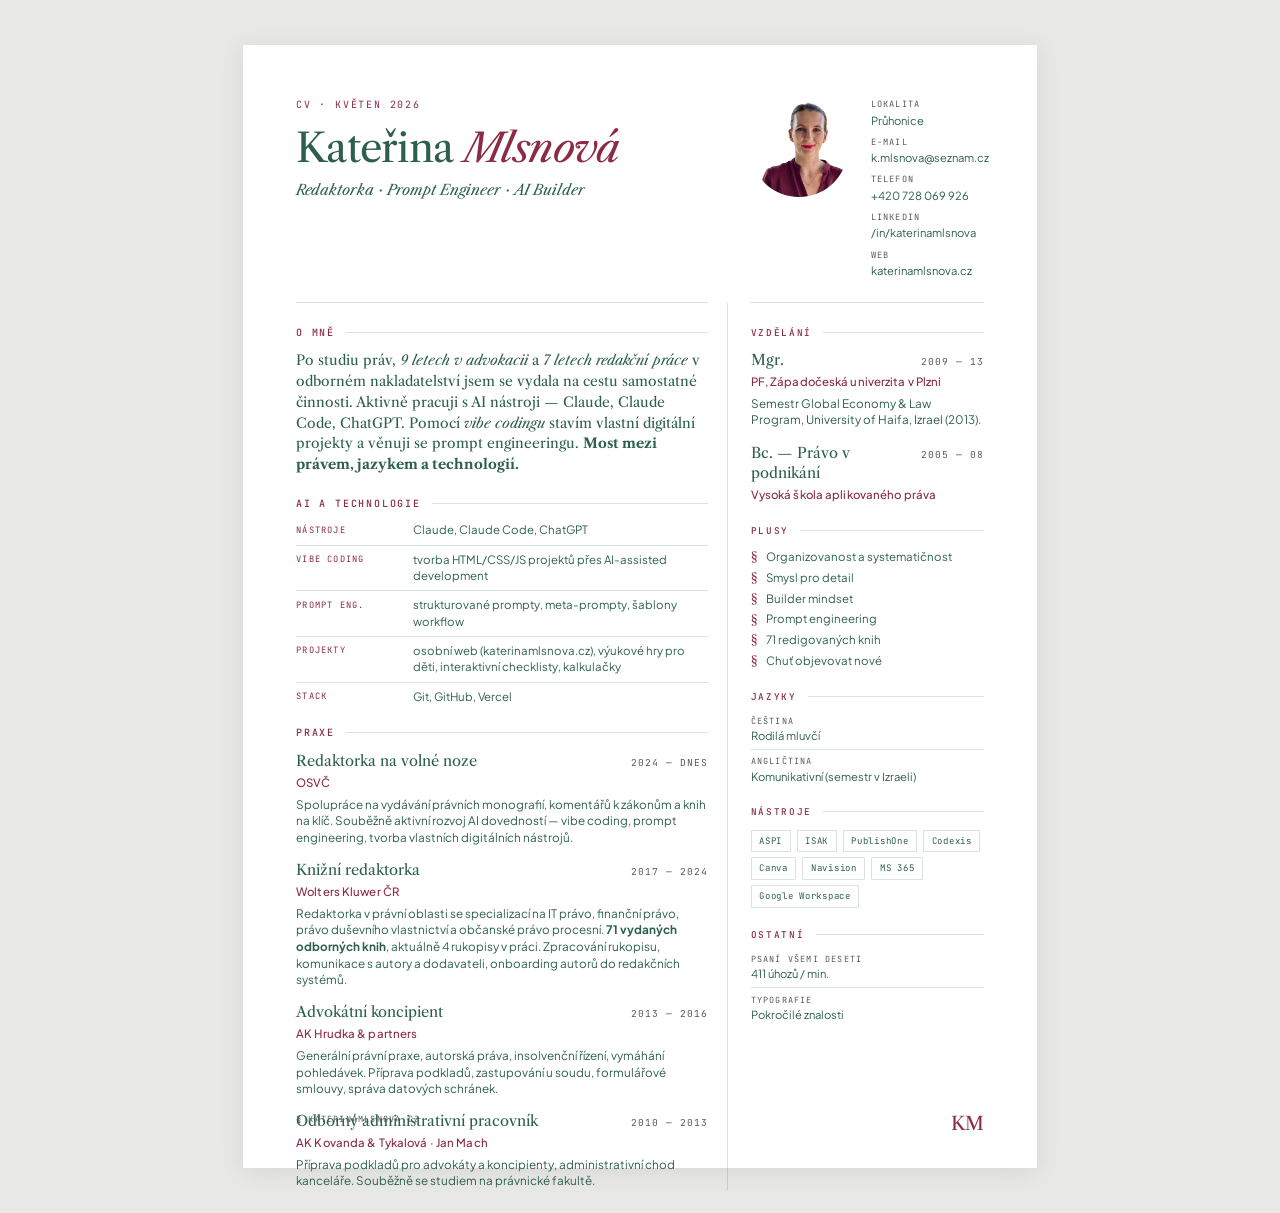
==== web/files/cv.html @ 953c766c "Add IT Law sentence, translate nav, add favicon" ====
<!doctype html>
<html lang="cs">
<head>
  <meta charset="utf-8" />
  <title>Kateřina Mlsnová — CV</title>
  <link rel="preconnect" href="https://fonts.googleapis.com">
  <link rel="preconnect" href="https://fonts.gstatic.com" crossorigin>
  <link href="https://fonts.googleapis.com/css2?family=Libre+Caslon+Text:ital,wght@0,400;0,700;1,400&family=Plus+Jakarta+Sans:wght@400;500;600&family=JetBrains+Mono:wght@400;500;600&display=swap" rel="stylesheet">
  <style>
    :root {
      --ink: #2D5F4F;
      --accent: #8B2C44;
      --surface: #FFFFFF;
      --paper: #F4F4F2;
      --mute: #5A5A5A;
      --line: rgba(45,95,79,.18);
      --serif: 'Libre Caslon Text', Georgia, serif;
      --sans: 'Plus Jakarta Sans', system-ui, sans-serif;
      --mono: 'JetBrains Mono', ui-monospace, monospace;
    }
    @page { size: A4; margin: 0; }
    * { box-sizing: border-box; }
    html, body { margin: 0; padding: 0; background: #e8e8e6; }
    body {
      font-family: var(--sans);
      color: var(--ink);
      font-size: 9.6pt;
      line-height: 1.42;
      -webkit-font-smoothing: antialiased;
      text-rendering: optimizeLegibility;
    }
    a { color: inherit; text-decoration: none; }
    ul { margin: 0; padding: 0; list-style: none; }

    .page {
      width: 210mm;
      height: 297mm;
      background: var(--surface);
      margin: 12mm auto;
      padding: 14mm 14mm 12mm;
      position: relative;
      box-shadow: 0 4px 24px rgba(0,0,0,.08);
      display: grid;
      grid-template-columns: 1fr 62mm;
      column-gap: 11mm;
      row-gap: 0;
    }

    /* ---------- HEAD ---------- */
    .head-left {
      grid-column: 1;
      padding-bottom: 6mm;
      border-bottom: 1px solid var(--line);
    }
    .head-right {
      grid-column: 2;
      padding-bottom: 6mm;
      border-bottom: 1px solid var(--line);
      display: flex;
      gap: 6mm;
      align-items: flex-start;
    }
    .kicker {
      font-family: var(--mono);
      font-size: 7.5pt;
      letter-spacing: .18em;
      text-transform: uppercase;
      color: var(--accent);
      margin: 0 0 4mm;
    }
    h1 {
      font-family: var(--serif);
      font-weight: 400;
      font-size: 30pt;
      line-height: 1.02;
      letter-spacing: -.018em;
      margin: 0 0 3mm;
      color: var(--ink);
    }
    h1 .accent-em {
      font-style: italic;
      color: var(--accent);
    }
    .role {
      font-family: var(--serif);
      font-style: italic;
      font-size: 11pt;
      color: var(--ink);
      margin: 0;
    }
    .photo {
      width: 26mm;
      height: 26mm;
      border-radius: 50%;
      object-fit: cover;
      flex-shrink: 0;
    }
    .contact-block {
      font-family: var(--sans);
      font-size: 8.4pt;
      line-height: 1.55;
      color: var(--ink);
    }
    .contact-block .c-label {
      display: block;
      font-family: var(--mono);
      font-size: 6.5pt;
      letter-spacing: .14em;
      text-transform: uppercase;
      color: var(--mute);
      margin-top: 1.8mm;
    }
    .contact-block .c-label:first-child { margin-top: 0; }

    /* ---------- BODY ---------- */
    .col-main {
      grid-column: 1;
      padding-top: 6mm;
    }
    .col-side {
      grid-column: 2;
      padding-top: 6mm;
      border-left: 1px solid var(--line);
      padding-left: 6mm;
      margin-left: -6mm;
    }

    section { margin-bottom: 5.5mm; }
    section:last-child { margin-bottom: 0; }

    h2 {
      font-family: var(--mono);
      font-weight: 500;
      font-size: 7.5pt;
      letter-spacing: .18em;
      text-transform: uppercase;
      color: var(--accent);
      margin: 0 0 3mm;
      display: flex;
      align-items: center;
      gap: 3mm;
    }
    h2::after {
      content: '';
      flex: 1;
      height: 1px;
      background: var(--line);
    }
    .col-side h2 { font-size: 7pt; }

    .about {
      font-family: var(--serif);
      font-size: 10.4pt;
      line-height: 1.5;
      color: var(--ink);
      margin: 0;
    }

    /* Experience */
    .xp { margin-bottom: 3.6mm; }
    .xp:last-child { margin-bottom: 0; }
    .xp-row {
      display: flex;
      justify-content: space-between;
      align-items: baseline;
      gap: 4mm;
      margin-bottom: .8mm;
    }
    .xp-title {
      font-family: var(--serif);
      font-size: 11pt;
      font-weight: 400;
      color: var(--ink);
      margin: 0;
    }
    .xp-date {
      font-family: var(--mono);
      font-size: 7.2pt;
      letter-spacing: .1em;
      color: var(--mute);
      white-space: nowrap;
    }
    .xp-org {
      font-family: var(--sans);
      font-size: 8.6pt;
      font-weight: 500;
      color: var(--accent);
      margin: 0 0 1.4mm;
      letter-spacing: .01em;
    }
    .xp-desc {
      font-family: var(--sans);
      font-size: 8.8pt;
      line-height: 1.42;
      color: var(--ink);
      margin: 0;
    }

    /* Side blocks */
    .side-list li {
      padding: 1.4mm 0;
      border-top: 1px solid var(--line);
      font-size: 8.4pt;
    }
    .side-list li:first-child { border-top: none; padding-top: 0; }
    .side-list li:last-child { padding-bottom: 0; }
    .side-list .li-label {
      font-family: var(--mono);
      font-size: 6.4pt;
      letter-spacing: .14em;
      text-transform: uppercase;
      color: var(--mute);
      display: block;
      margin-bottom: .3mm;
    }
    .side-list .li-value {
      font-family: var(--sans);
      color: var(--ink);
    }

    .tag-row {
      display: flex;
      flex-wrap: wrap;
      gap: 1.4mm 1.6mm;
    }
    .tag {
      font-family: var(--mono);
      font-size: 6.8pt;
      letter-spacing: .08em;
      padding: 1mm 2mm;
      border: 1px solid var(--line);
      color: var(--ink);
      border-radius: 1px;
    }

    .plus-list li {
      position: relative;
      padding-left: 4mm;
      margin-bottom: 1.2mm;
      font-size: 8.6pt;
    }
    .plus-list li::before {
      content: '§';
      position: absolute;
      left: 0;
      top: -.2mm;
      color: var(--accent);
      font-family: var(--serif);
      font-size: 9pt;
    }
    .plus-list li:last-child { margin-bottom: 0; }

    .ai-grid {
      display: grid;
      grid-template-columns: 1fr;
      gap: 1.6mm;
    }
    .ai-item {
      display: grid;
      grid-template-columns: 28mm 1fr;
      gap: 3mm;
      font-size: 8.6pt;
      padding-bottom: 1.6mm;
      border-bottom: 1px solid var(--line);
    }
    .ai-item:last-child { border-bottom: none; padding-bottom: 0; }
    .ai-key {
      font-family: var(--mono);
      font-size: 6.6pt;
      letter-spacing: .14em;
      text-transform: uppercase;
      color: var(--accent);
      padding-top: .4mm;
    }
    .ai-val {
      font-family: var(--sans);
      color: var(--ink);
    }

    /* Foot monogram */
    .km-mark {
      position: absolute;
      right: 14mm;
      bottom: 8mm;
      font-family: var(--serif);
      font-size: 14pt;
      letter-spacing: -.02em;
      color: var(--accent);
    }
    .foot-meta {
      position: absolute;
      left: 14mm;
      bottom: 9mm;
      font-family: var(--mono);
      font-size: 6.4pt;
      letter-spacing: .14em;
      text-transform: uppercase;
      color: var(--mute);
    }

    /* Print */
    @media print {
      html, body { background: #fff; }
      .page {
        margin: 0;
        box-shadow: none;
        width: 210mm;
        height: 297mm;
      }
    }
  </style>
</head>
<body>

<div class="page">

  <div class="head-left">
    <p class="kicker">CV · KVĚTEN 2026</p>
    <h1>Kateřina <span class="accent-em">Mlsnová</span></h1>
    <p class="role">Redaktorka · Prompt Engineer · AI Builder</p>
  </div>

  <div class="head-right">
    <img class="photo" src="../images/profil.jpeg" alt="Kateřina Mlsnová" />
    <div class="contact-block">
      <span class="c-label">Lokalita</span>
      Průhonice
      <span class="c-label">E-mail</span>
      k.mlsnova@seznam.cz
      <span class="c-label">Telefon</span>
      +420 728 069 926
      <span class="c-label">LinkedIn</span>
      /in/katerinamlsnova
      <span class="c-label">Web</span>
      katerinamlsnova.cz
    </div>
  </div>

  <div class="col-main">

    <section>
      <h2>O mně</h2>
      <p class="about">
        Po studiu práv, <em>9 letech v advokacii</em> a <em>7 letech redakční práce</em> v odborném nakladatelství jsem se vydala na cestu samostatné činnosti. Aktivně pracuji s AI nástroji — Claude, Claude Code, ChatGPT. Pomocí <em>vibe codingu</em> stavím vlastní digitální projekty a věnuji se prompt engineeringu. <strong>Most mezi právem, jazykem a technologií.</strong>
      </p>
    </section>

    <section>
      <h2>AI a technologie</h2>
      <div class="ai-grid">
        <div class="ai-item">
          <div class="ai-key">Nástroje</div>
          <div class="ai-val">Claude, Claude Code, ChatGPT</div>
        </div>
        <div class="ai-item">
          <div class="ai-key">Vibe coding</div>
          <div class="ai-val">tvorba HTML/CSS/JS projektů přes AI-assisted development</div>
        </div>
        <div class="ai-item">
          <div class="ai-key">Prompt eng.</div>
          <div class="ai-val">strukturované prompty, meta-prompty, šablony workflow</div>
        </div>
        <div class="ai-item">
          <div class="ai-key">Projekty</div>
          <div class="ai-val">osobní web (katerinamlsnova.cz), výukové hry pro děti, interaktivní checklisty, kalkulačky</div>
        </div>
        <div class="ai-item">
          <div class="ai-key">Stack</div>
          <div class="ai-val">Git, GitHub, Vercel</div>
        </div>
      </div>
    </section>

    <section>
      <h2>Praxe</h2>

      <div class="xp">
        <div class="xp-row">
          <p class="xp-title">Redaktorka na volné noze</p>
          <span class="xp-date">2024 — DNES</span>
        </div>
        <p class="xp-org">OSVČ</p>
        <p class="xp-desc">Spolupráce na vydávání právních monografií, komentářů k zákonům a knih na klíč. Souběžně aktivní rozvoj AI dovedností — vibe coding, prompt engineering, tvorba vlastních digitálních nástrojů.</p>
      </div>

      <div class="xp">
        <div class="xp-row">
          <p class="xp-title">Knižní redaktorka</p>
          <span class="xp-date">2017 — 2024</span>
        </div>
        <p class="xp-org">Wolters Kluwer ČR</p>
        <p class="xp-desc">Redaktorka v právní oblasti se specializací na IT právo, finanční právo, právo duševního vlastnictví a občanské právo procesní. <strong>71 vydaných odborných knih</strong>, aktuálně 4 rukopisy v práci. Zpracování rukopisu, komunikace s autory a dodavateli, onboarding autorů do redakčních systémů.</p>
      </div>

      <div class="xp">
        <div class="xp-row">
          <p class="xp-title">Advokátní koncipient</p>
          <span class="xp-date">2013 — 2016</span>
        </div>
        <p class="xp-org">AK Hrudka &amp; partners</p>
        <p class="xp-desc">Generální právní praxe, autorská práva, insolvenční řízení, vymáhání pohledávek. Příprava podkladů, zastupování u soudu, formulářové smlouvy, správa datových schránek.</p>
      </div>

      <div class="xp">
        <div class="xp-row">
          <p class="xp-title">Odborný administrativní pracovník</p>
          <span class="xp-date">2010 — 2013</span>
        </div>
        <p class="xp-org">AK Kovanda &amp; Tykalová · Jan Mach</p>
        <p class="xp-desc">Příprava podkladů pro advokáty a koncipienty, administrativní chod kanceláře. Souběžně se studiem na právnické fakultě.</p>
      </div>
    </section>

  </div>

  <aside class="col-side">

    <section>
      <h2>Vzdělání</h2>
      <div class="xp">
        <div class="xp-row">
          <p class="xp-title">Mgr.</p>
          <span class="xp-date">2009 — 13</span>
        </div>
        <p class="xp-org">PF, Západočeská univerzita v Plzni</p>
        <p class="xp-desc">Semestr Global Economy &amp; Law Program, University of Haifa, Izrael (2013).</p>
      </div>
      <div class="xp" style="margin-top:3mm;">
        <div class="xp-row">
          <p class="xp-title">Bc. — Právo v podnikání</p>
          <span class="xp-date">2005 — 08</span>
        </div>
        <p class="xp-org">Vysoká škola aplikovaného práva</p>
      </div>
    </section>

    <section>
      <h2>Plusy</h2>
      <ul class="plus-list">
        <li>Organizovanost a systematičnost</li>
        <li>Smysl pro detail</li>
        <li>Builder mindset</li>
        <li>Prompt engineering</li>
        <li>71 redigovaných knih</li>
        <li>Chuť objevovat nové</li>
      </ul>
    </section>

    <section>
      <h2>Jazyky</h2>
      <ul class="side-list">
        <li>
          <span class="li-label">Čeština</span>
          <span class="li-value">Rodilá mluvčí</span>
        </li>
        <li>
          <span class="li-label">Angličtina</span>
          <span class="li-value">Komunikativní (semestr v Izraeli)</span>
        </li>
      </ul>
    </section>

    <section>
      <h2>Nástroje</h2>
      <div class="tag-row">
        <span class="tag">ASPI</span>
        <span class="tag">ISAK</span>
        <span class="tag">PublishOne</span>
        <span class="tag">Codexis</span>
        <span class="tag">Canva</span>
        <span class="tag">Navision</span>
        <span class="tag">MS 365</span>
        <span class="tag">Google Workspace</span>
      </div>
    </section>

    <section>
      <h2>Ostatní</h2>
      <ul class="side-list">
        <li>
          <span class="li-label">Psaní všemi deseti</span>
          <span class="li-value">411 úhozů / min.</span>
        </li>
        <li>
          <span class="li-label">Typografie</span>
          <span class="li-value">Pokročilé znalosti</span>
        </li>
      </ul>
    </section>

  </aside>

  <p class="foot-meta">§ KATERINAMLSNOVA.CZ</p>
  <span class="km-mark">KM</span>

</div>

</body>
</html>
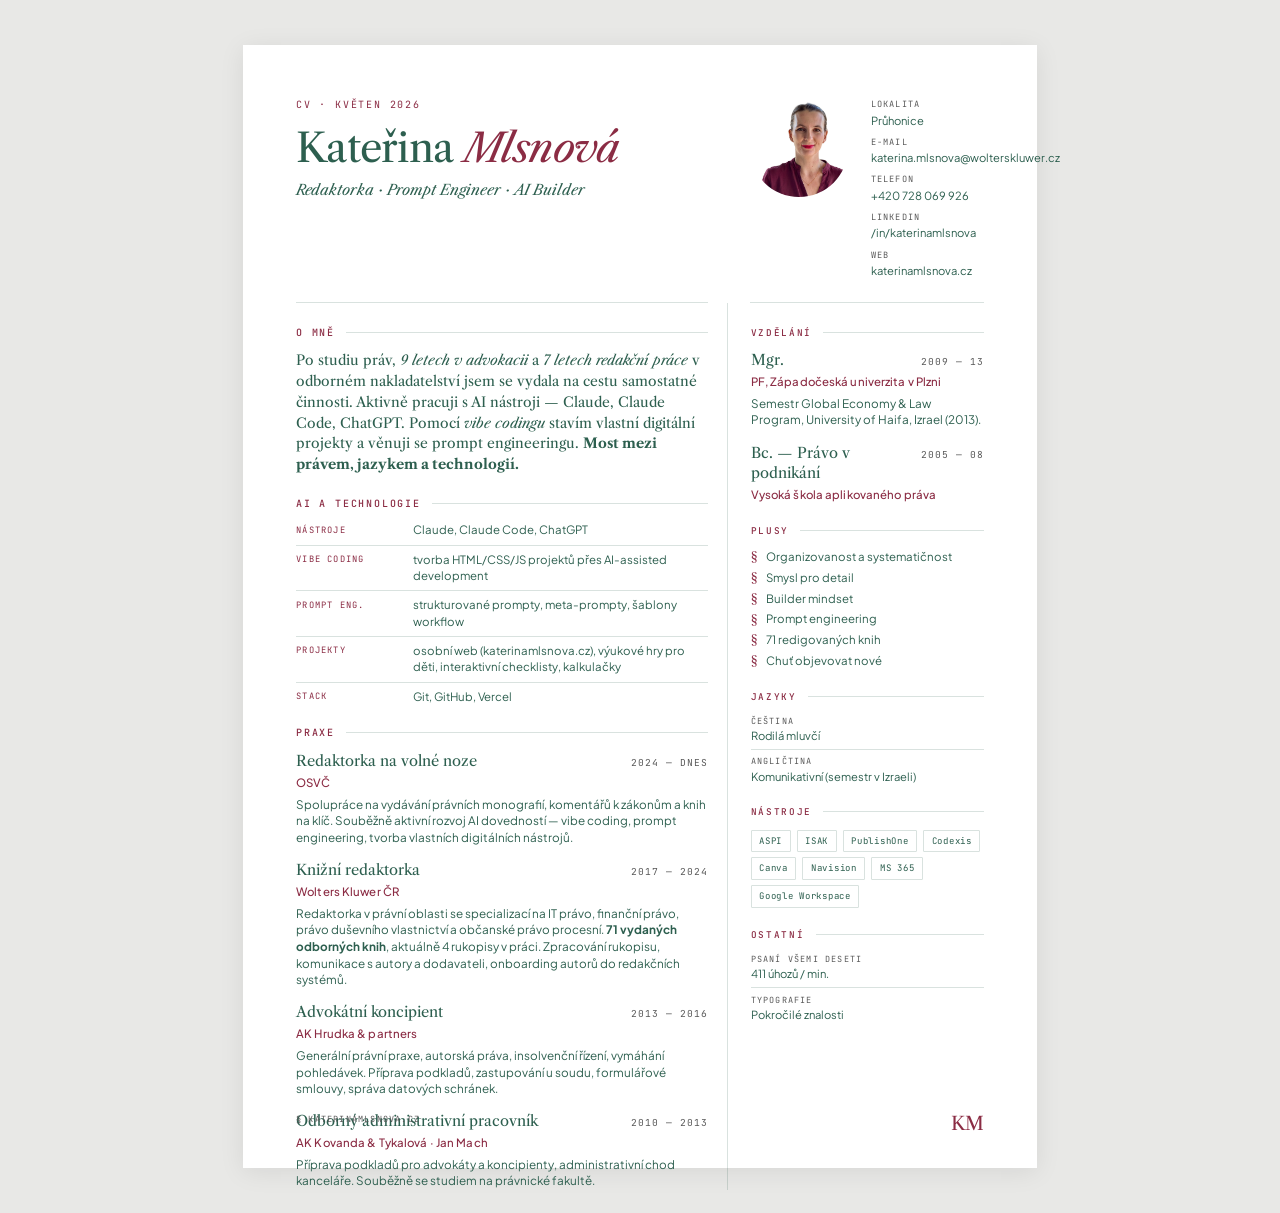
==== commit 992bb01a: "Projects: add hero Reprint checklist, rename+move game to #2, swap email" ====
--- a/web/files/cv.html
+++ b/web/files/cv.html
@@ -326,7 +326,7 @@
       <span class="c-label">Lokalita</span>
       Průhonice
       <span class="c-label">E-mail</span>
-      k.mlsnova@seznam.cz
+      katerina.mlsnova@wolterskluwer.cz
       <span class="c-label">Telefon</span>
       +420 728 069 926
       <span class="c-label">LinkedIn</span>
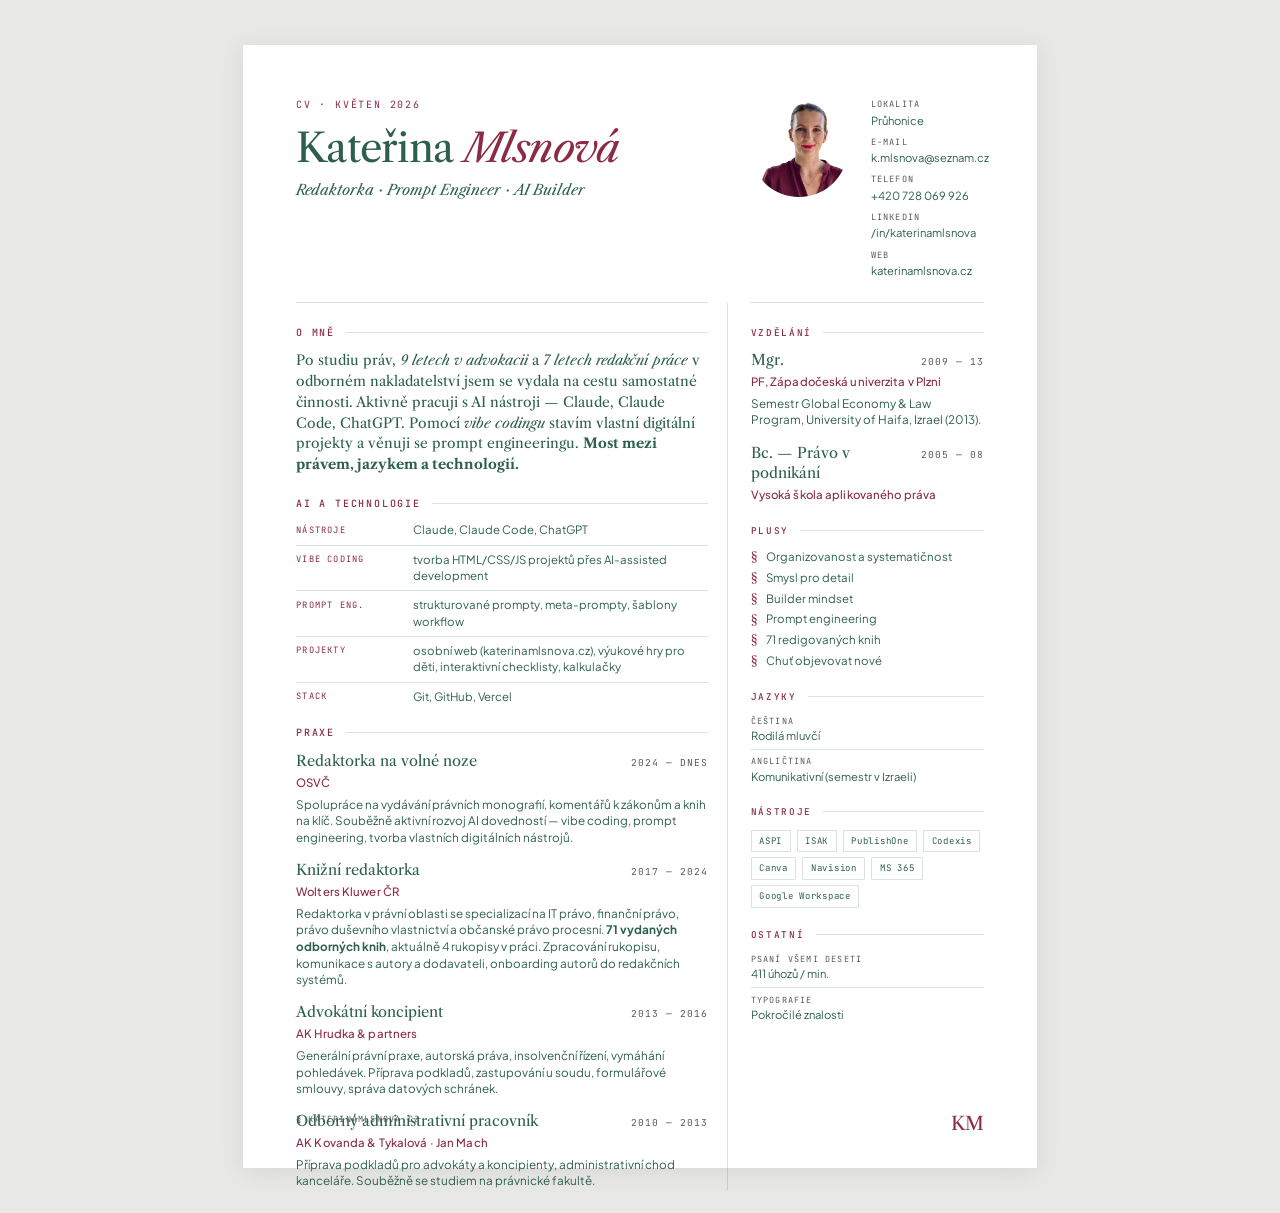
==== commit 03e6051e: "Default to English, fix contact email, refine tech world copy - HTML lang/data-lang switched to en; " ====
--- a/web/files/cv.html
+++ b/web/files/cv.html
@@ -326,7 +326,7 @@
       <span class="c-label">Lokalita</span>
       Průhonice
       <span class="c-label">E-mail</span>
-      katerina.mlsnova@wolterskluwer.cz
+      k.mlsnova@seznam.cz
       <span class="c-label">Telefon</span>
       +420 728 069 926
       <span class="c-label">LinkedIn</span>
